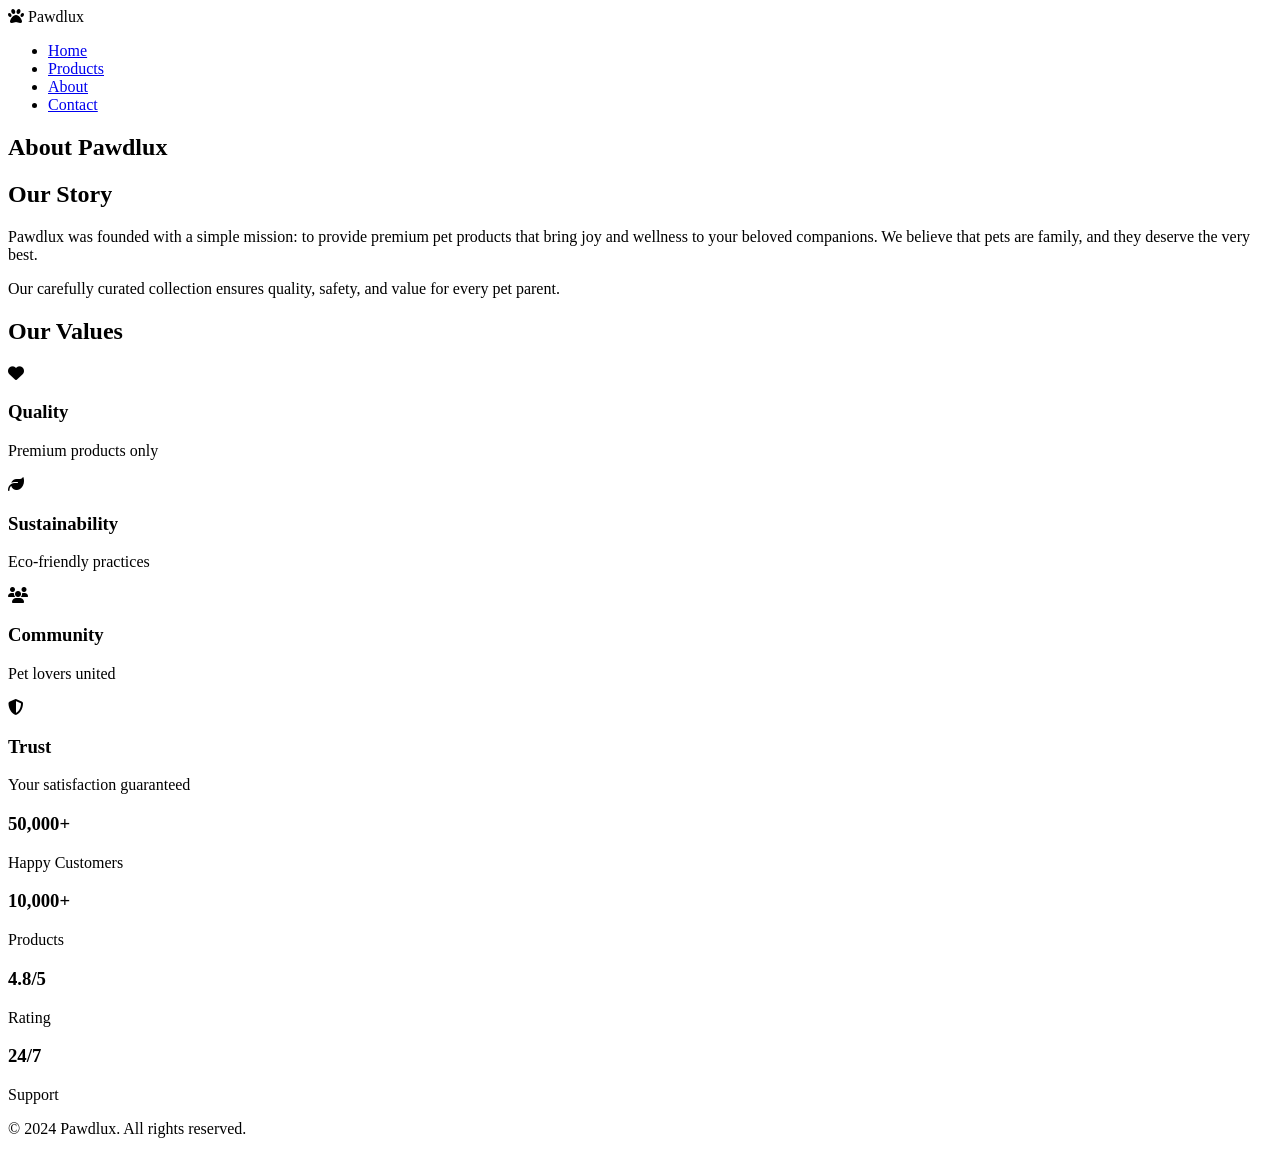
==== about.html @ 2f44c93e "Add About page HTML structure This file contains the HTML structure for the About page, including se" ====
<!DOCTYPE html>
<html lang="en">
<head>
    <meta charset="UTF-8">
    <meta name="viewport" content="width=device-width, initial-scale=1.0">
    <title>About - Pawdlux</title>
    <link rel="stylesheet" href="styles.css">
    <link rel="stylesheet" href="https://cdnjs.cloudflare.com/ajax/libs/font-awesome/6.4.0/css/all.min.css">
</head>
<body>
    <nav class="navbar">
        <div class="container">
            <div class="nav-content">
                <div class="logo">
                    <i class="fas fa-paw"></i> Pawdlux
                </div>
                <ul class="nav-menu">
                    <li><a href="index.html">Home</a></li>
                    <li><a href="products.html">Products</a></li>
                    <li><a href="about.html" class="active">About</a></li>
                    <li><a href="contact.html">Contact</a></li>
                </ul>
            </div>
        </div>
    </nav>

    <section class="page-header">
        <div class="container">
            <h1>About Pawdlux</h1>
        </div>
    </section>

    <div class="container">
        <section class="about-section">
            <h2>Our Story</h2>
            <p>Pawdlux was founded with a simple mission: to provide premium pet products that bring joy and wellness to your beloved companions. We believe that pets are family, and they deserve the very best.</p>
            <p>Our carefully curated collection ensures quality, safety, and value for every pet parent.</p>
        </section>

        <section class="values-section">
            <h2>Our Values</h2>
            <div class="values-grid">
                <div class="value-card">
                    <i class="fas fa-heart"></i>
                    <h3>Quality</h3>
                    <p>Premium products only</p>
                </div>
                <div class="value-card">
                    <i class="fas fa-leaf"></i>
                    <h3>Sustainability</h3>
                    <p>Eco-friendly practices</p>
                </div>
                <div class="value-card">
                    <i class="fas fa-users"></i>
                    <h3>Community</h3>
                    <p>Pet lovers united</p>
                </div>
                <div class="value-card">
                    <i class="fas fa-shield-alt"></i>
                    <h3>Trust</h3>
                    <p>Your satisfaction guaranteed</p>
                </div>
            </div>
        </section>

        <section class="stats-section">
            <div class="stat-card">
                <h3>50,000+</h3>
                <p>Happy Customers</p>
            </div>
            <div class="stat-card">
                <h3>10,000+</h3>
                <p>Products</p>
            </div>
            <div class="stat-card">
                <h3>4.8/5</h3>
                <p>Rating</p>
            </div>
            <div class="stat-card">
                <h3>24/7</h3>
                <p>Support</p>
            </div>
        </section>
    </div>

    <footer class="footer">
        <div class="container">
            <p>&copy; 2024 Pawdlux. All rights reserved.</p>
        </div>
    </footer>

    <script src="script.js"></script>
</body>
</html>
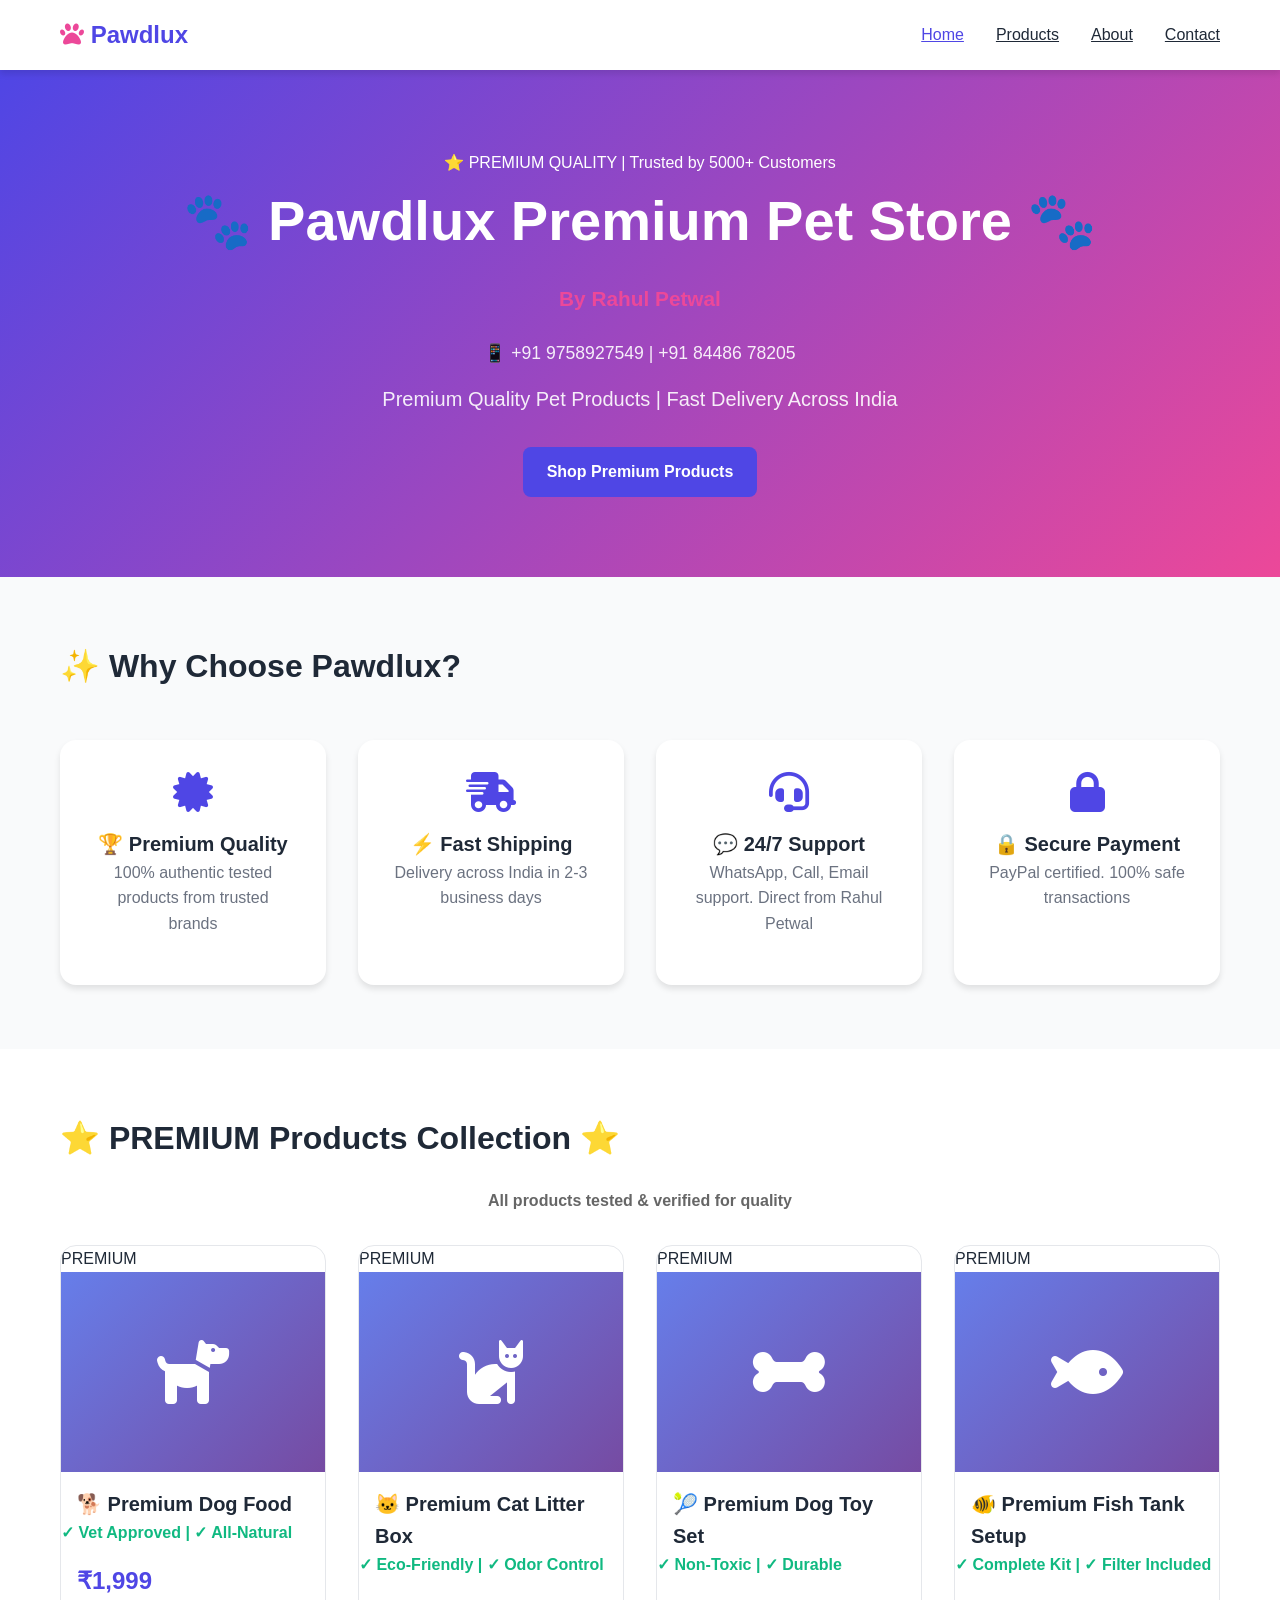
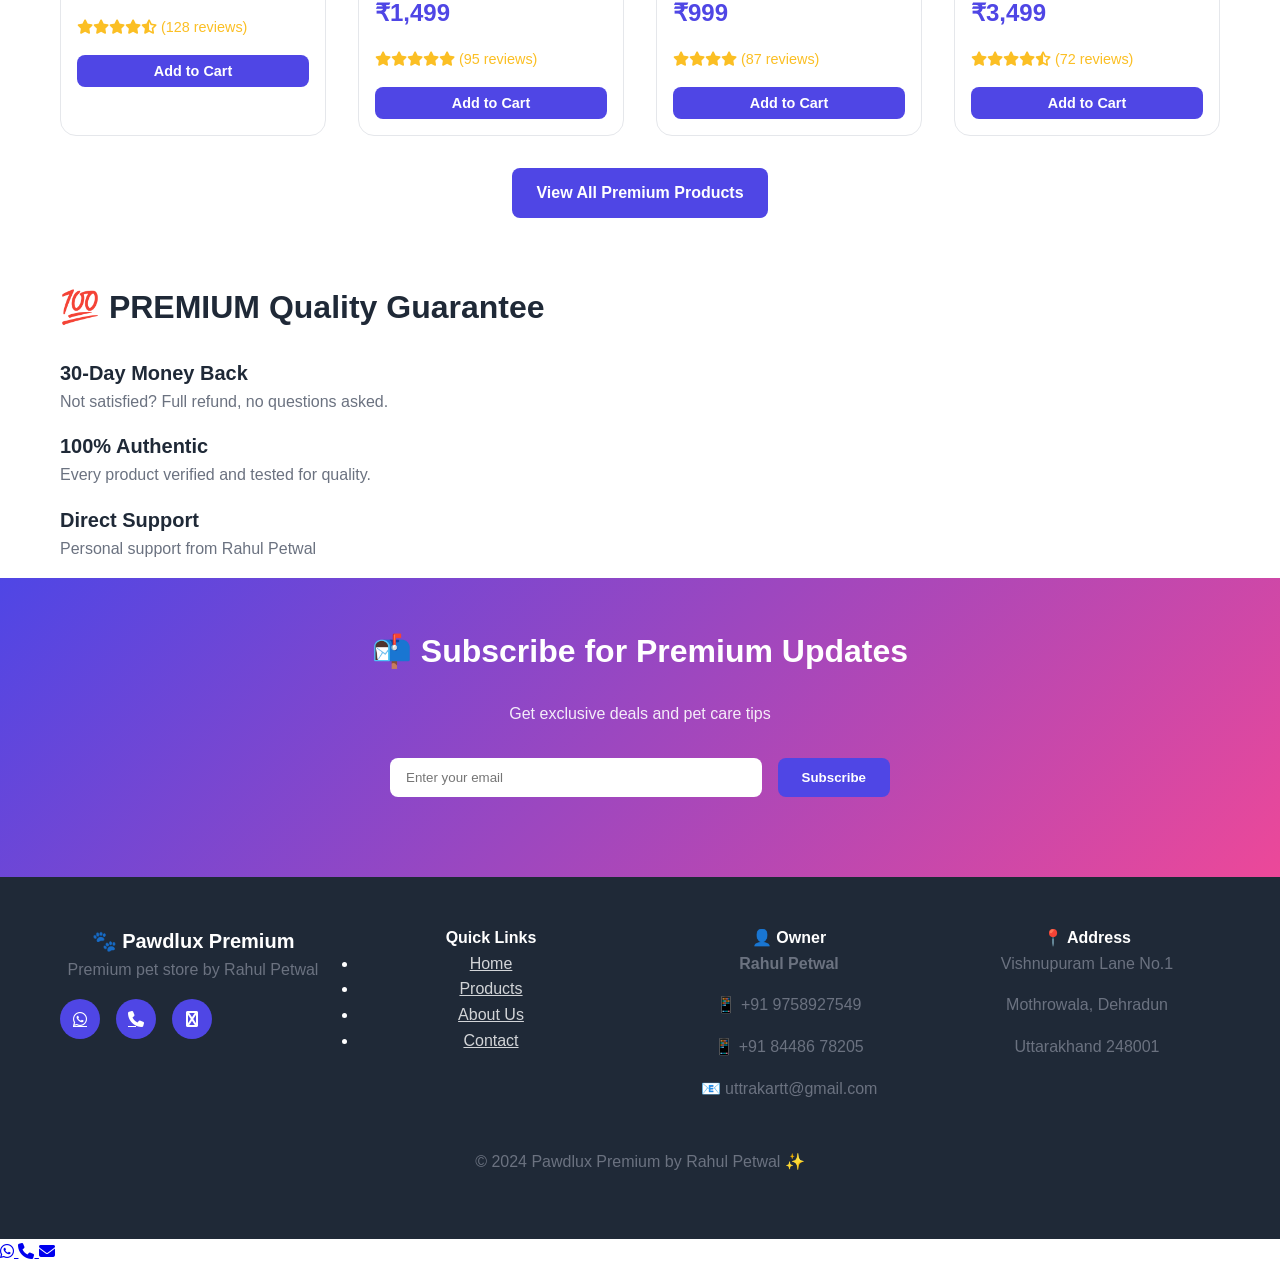
==== commit cd66c0a6: "Update About page with new title and content" ====
--- a/about.html
+++ b/about.html
@@ -3,91 +3,225 @@
 <head>
     <meta charset="UTF-8">
     <meta name="viewport" content="width=device-width, initial-scale=1.0">
-    <title>About - Pawdlux</title>
+    <title>Pawdlux - Premium Pet Store | Rahul Petwal | India's Best</title>
+    <meta name="description" content="Pawdlux Premium Pet Store by Rahul Petwal. Premium pet products, fast delivery across India. WhatsApp: +91 9758927549">
     <link rel="stylesheet" href="styles.css">
     <link rel="stylesheet" href="https://cdnjs.cloudflare.com/ajax/libs/font-awesome/6.4.0/css/all.min.css">
 </head>
 <body>
+    <!-- Navigation -->
     <nav class="navbar">
         <div class="container">
             <div class="nav-content">
                 <div class="logo">
-                    <i class="fas fa-paw"></i> Pawdlux
-                </div>
-                <ul class="nav-menu">
-                    <li><a href="index.html">Home</a></li>
+                    <i class="fas fa-paw"></i> <strong>Pawdlux</strong>
+                </div>
+                <button class="nav-toggle" id="navToggle">
+                    <i class="fas fa-bars"></i>
+                </button>
+                <ul class="nav-menu" id="navMenu">
+                    <li><a href="index.html" class="active">Home</a></li>
                     <li><a href="products.html">Products</a></li>
-                    <li><a href="about.html" class="active">About</a></li>
+                    <li><a href="about.html">About</a></li>
                     <li><a href="contact.html">Contact</a></li>
                 </ul>
             </div>
         </div>
     </nav>
 
-    <section class="page-header">
-        <div class="container">
-            <h1>About Pawdlux</h1>
-        </div>
-    </section>
-
-    <div class="container">
-        <section class="about-section">
-            <h2>Our Story</h2>
-            <p>Pawdlux was founded with a simple mission: to provide premium pet products that bring joy and wellness to your beloved companions. We believe that pets are family, and they deserve the very best.</p>
-            <p>Our carefully curated collection ensures quality, safety, and value for every pet parent.</p>
-        </section>
-
-        <section class="values-section">
-            <h2>Our Values</h2>
-            <div class="values-grid">
-                <div class="value-card">
-                    <i class="fas fa-heart"></i>
-                    <h3>Quality</h3>
-                    <p>Premium products only</p>
-                </div>
-                <div class="value-card">
-                    <i class="fas fa-leaf"></i>
-                    <h3>Sustainability</h3>
-                    <p>Eco-friendly practices</p>
-                </div>
-                <div class="value-card">
-                    <i class="fas fa-users"></i>
-                    <h3>Community</h3>
-                    <p>Pet lovers united</p>
-                </div>
-                <div class="value-card">
-                    <i class="fas fa-shield-alt"></i>
-                    <h3>Trust</h3>
-                    <p>Your satisfaction guaranteed</p>
-                </div>
-            </div>
-        </section>
-
-        <section class="stats-section">
-            <div class="stat-card">
-                <h3>50,000+</h3>
-                <p>Happy Customers</p>
-            </div>
-            <div class="stat-card">
-                <h3>10,000+</h3>
-                <p>Products</p>
-            </div>
-            <div class="stat-card">
-                <h3>4.8/5</h3>
-                <p>Rating</p>
-            </div>
-            <div class="stat-card">
-                <h3>24/7</h3>
-                <p>Support</p>
-            </div>
-        </section>
-    </div>
-
+    <!-- Hero Section -->
+    <section class="hero">
+        <div class="hero-content">
+            <div class="trust-badge">⭐ PREMIUM QUALITY | Trusted by 5000+ Customers</div>
+            <h1>🐾 Pawdlux Premium Pet Store 🐾</h1>
+            <h2 style="color: #EC4899; font-size: 1.3rem;">By Rahul Petwal</h2>
+            <p style="font-size: 1.1rem; margin: 1rem 0;">📱 +91 9758927549 | +91 84486 78205</p>
+            <p>Premium Quality Pet Products | Fast Delivery Across India</p>
+            <a href="products.html" class="btn btn-primary">Shop Premium Products</a>
+        </div>
+    </section>
+
+    <!-- Features Section -->
+    <section class="features">
+        <div class="container">
+            <h2>✨ Why Choose Pawdlux?</h2>
+            <div class="features-grid">
+                <div class="feature-card">
+                    <i class="fas fa-certificate"></i>
+                    <h3>🏆 Premium Quality</h3>
+                    <p>100% authentic tested products from trusted brands</p>
+                </div>
+                <div class="feature-card">
+                    <i class="fas fa-shipping-fast"></i>
+                    <h3>⚡ Fast Shipping</h3>
+                    <p>Delivery across India in 2-3 business days</p>
+                </div>
+                <div class="feature-card">
+                    <i class="fas fa-headset"></i>
+                    <h3>💬 24/7 Support</h3>
+                    <p>WhatsApp, Call, Email support. Direct from Rahul Petwal</p>
+                </div>
+                <div class="feature-card">
+                    <i class="fas fa-lock"></i>
+                    <h3>🔒 Secure Payment</h3>
+                    <p>PayPal certified. 100% safe transactions</p>
+                </div>
+            </div>
+        </div>
+    </section>
+
+    <!-- Featured Products -->
+    <section class="featured-products">
+        <div class="container">
+            <h2>⭐ PREMIUM Products Collection ⭐</h2>
+            <p style="text-align: center; color: #666; margin-bottom: 2rem; font-weight: 600;">All products tested & verified for quality</p>
+            
+            <div class="products-grid">
+                <div class="product-card">
+                    <div class="premium-badge">PREMIUM</div>
+                    <div class="product-image"><i class="fas fa-dog"></i></div>
+                    <h3>🐕 Premium Dog Food</h3>
+                    <p style="color: #10B981; font-weight: 600;">✓ Vet Approved | ✓ All-Natural</p>
+                    <p class="price">₹1,999</p>
+                    <div class="rating">
+                        <i class="fas fa-star"></i><i class="fas fa-star"></i><i class="fas fa-star"></i><i class="fas fa-star"></i><i class="fas fa-star-half-alt"></i>
+                        <span>(128 reviews)</span>
+                    </div>
+                    <button class="btn btn-small" onclick="addToCart('Premium Dog Food', 1999)">Add to Cart</button>
+                </div>
+
+                <div class="product-card">
+                    <div class="premium-badge">PREMIUM</div>
+                    <div class="product-image"><i class="fas fa-cat"></i></div>
+                    <h3>🐱 Premium Cat Litter Box</h3>
+                    <p style="color: #10B981; font-weight: 600;">✓ Eco-Friendly | ✓ Odor Control</p>
+                    <p class="price">₹1,499</p>
+                    <div class="rating">
+                        <i class="fas fa-star"></i><i class="fas fa-star"></i><i class="fas fa-star"></i><i class="fas fa-star"></i><i class="fas fa-star"></i>
+                        <span>(95 reviews)</span>
+                    </div>
+                    <button class="btn btn-small" onclick="addToCart('Cat Litter Box', 1499)">Add to Cart</button>
+                </div>
+
+                <div class="product-card">
+                    <div class="premium-badge">PREMIUM</div>
+                    <div class="product-image"><i class="fas fa-bone"></i></div>
+                    <h3>🎾 Premium Dog Toy Set</h3>
+                    <p style="color: #10B981; font-weight: 600;">✓ Non-Toxic | ✓ Durable</p>
+                    <p class="price">₹999</p>
+                    <div class="rating">
+                        <i class="fas fa-star"></i><i class="fas fa-star"></i><i class="fas fa-star"></i><i class="fas fa-star"></i>
+                        <span>(87 reviews)</span>
+                    </div>
+                    <button class="btn btn-small" onclick="addToCart('Dog Toy Set', 999)">Add to Cart</button>
+                </div>
+
+                <div class="product-card">
+                    <div class="premium-badge">PREMIUM</div>
+                    <div class="product-image"><i class="fas fa-fish"></i></div>
+                    <h3>🐠 Premium Fish Tank Setup</h3>
+                    <p style="color: #10B981; font-weight: 600;">✓ Complete Kit | ✓ Filter Included</p>
+                    <p class="price">₹3,499</p>
+                    <div class="rating">
+                        <i class="fas fa-star"></i><i class="fas fa-star"></i><i class="fas fa-star"></i><i class="fas fa-star"></i><i class="fas fa-star-half-alt"></i>
+                        <span>(72 reviews)</span>
+                    </div>
+                    <button class="btn btn-small" onclick="addToCart('Fish Tank Setup', 3499)">Add to Cart</button>
+                </div>
+            </div>
+            <div class="view-all">
+                <a href="products.html" class="btn btn-primary">View All Premium Products</a>
+            </div>
+        </div>
+    </section>
+
+    <!-- Quality Guarantee -->
+    <section class="quality-guarantee">
+        <div class="container">
+            <h2>💯 PREMIUM Quality Guarantee</h2>
+            <div class="guarantee-grid">
+                <div class="guarantee-card">
+                    <h3>30-Day Money Back</h3>
+                    <p>Not satisfied? Full refund, no questions asked.</p>
+                </div>
+                <div class="guarantee-card">
+                    <h3>100% Authentic</h3>
+                    <p>Every product verified and tested for quality.</p>
+                </div>
+                <div class="guarantee-card">
+                    <h3>Direct Support</h3>
+                    <p>Personal support from Rahul Petwal</p>
+                </div>
+            </div>
+        </div>
+    </section>
+
+    <!-- Newsletter -->
+    <section class="newsletter">
+        <div class="container">
+            <h2>📬 Subscribe for Premium Updates</h2>
+            <p>Get exclusive deals and pet care tips</p>
+            <form class="newsletter-form">
+                <input type="email" placeholder="Enter your email" required>
+                <button type="submit" class="btn btn-primary">Subscribe</button>
+            </form>
+        </div>
+    </section>
+
+    <!-- Footer -->
     <footer class="footer">
         <div class="container">
-            <p>&copy; 2024 Pawdlux. All rights reserved.</p>
+            <div class="footer-content">
+                <div class="footer-section">
+                    <h3>🐾 Pawdlux Premium</h3>
+                    <p>Premium pet store by Rahul Petwal</p>
+                    <div class="social-links">
+                        <a href="https://wa.me/919758927549" title="WhatsApp"><i class="fab fa-whatsapp"></i></a>
+                        <a href="tel:+919758927549" title="Call"><i class="fas fa-phone"></i></a>
+                        <a href="mailto:uttrakartt@gmail.com" title="Email"><i class="fab fa-envelope"></i></a>
+                    </div>
+                </div>
+                <div class="footer-section">
+                    <h4>Quick Links</h4>
+                    <ul>
+                        <li><a href="index.html">Home</a></li>
+                        <li><a href="products.html">Products</a></li>
+                        <li><a href="about.html">About Us</a></li>
+                        <li><a href="contact.html">Contact</a></li>
+                    </ul>
+                </div>
+                <div class="footer-section">
+                    <h4>👤 Owner</h4>
+                    <p><strong>Rahul Petwal</strong></p>
+                    <p>📱 +91 9758927549</p>
+                    <p>📱 +91 84486 78205</p>
+                    <p>📧 uttrakartt@gmail.com</p>
+                </div>
+                <div class="footer-section">
+                    <h4>📍 Address</h4>
+                    <p>Vishnupuram Lane No.1</p>
+                    <p>Mothrowala, Dehradun</p>
+                    <p>Uttarakhand 248001</p>
+                </div>
+            </div>
+            <div class="footer-bottom">
+                <p>&copy; 2024 Pawdlux Premium by Rahul Petwal ✨</p>
+            </div>
         </div>
     </footer>
+
+    <!-- FLOATING BUTTONS -->
+    <a href="https://wa.me/919758927549?text=Hello%20Pawdlux!%20I%20want%20to%20know%20more%20about%20your%20premium%20products" class="contact-btn whatsapp-btn" target="_blank" title="Chat on WhatsApp">
+        <i class="fab fa-whatsapp"></i>
+    </a>
+
+    <a href="tel:+919758927549" class="contact-btn phone-btn" title="Call Rahul">
+        <i class="fas fa-phone"></i>
+    </a>
+
+    <a href="mailto:uttrakartt@gmail.com?subject=Pawdlux%20Inquiry" class="contact-btn email-btn" title="Email Us">
+        <i class="fas fa-envelope"></i>
+    </a>
 
     <script src="script.js"></script>
 </body>
--- a/styles.css
+++ b/styles.css
@@ -0,0 +1,448 @@
+/* Pawdlux - Premium Pet Store CSS */
+
+* {
+    margin: 0;
+    padding: 0;
+    box-sizing: border-box;
+}
+
+:root {
+    --primary: #4F46E5;
+    --secondary: #EC4899;
+    --dark: #1F2937;
+    --light: #F9FAFB;
+    --gray: #6B7280;
+    --border: #E5E7EB;
+    --shadow: 0 4px 6px rgba(0, 0, 0, 0.1);
+    --shadow-lg: 0 10px 25px rgba(0, 0, 0, 0.15);
+}
+
+body {
+    font-family: 'Segoe UI', Tahoma, Geneva, Verdana, sans-serif;
+    color: var(--dark);
+    line-height: 1.6;
+}
+
+.container {
+    max-width: 1200px;
+    margin: 0 auto;
+    padding: 0 20px;
+}
+
+/* Typography */
+h1, h2, h3 { color: var(--dark); }
+h1 { font-size: 2.5rem; }
+h2 { font-size: 2rem; margin-bottom: 1.5rem; }
+h3 { font-size: 1.25rem; }
+p { color: var(--gray); margin-bottom: 1rem; }
+
+/* Buttons */
+.btn {
+    display: inline-block;
+    padding: 0.75rem 1.5rem;
+    background: var(--primary);
+    color: white;
+    border: none;
+    border-radius: 0.5rem;
+    cursor: pointer;
+    font-weight: 600;
+    transition: all 0.3s;
+    text-decoration: none;
+}
+
+.btn:hover {
+    background: #4338CA;
+    transform: translateY(-2px);
+    box-shadow: var(--shadow-lg);
+}
+
+.btn-small {
+    padding: 0.5rem 1rem;
+    font-size: 0.9rem;
+}
+
+.btn-primary {
+    background: var(--primary);
+}
+
+/* Navigation */
+.navbar {
+    background: white;
+    box-shadow: var(--shadow);
+    position: sticky;
+    top: 0;
+    z-index: 100;
+}
+
+.nav-content {
+    display: flex;
+    justify-content: space-between;
+    align-items: center;
+    padding: 1rem 0;
+}
+
+.logo {
+    font-size: 1.5rem;
+    font-weight: 700;
+    color: var(--primary);
+}
+
+.logo i { color: var(--secondary); }
+
+.nav-menu {
+    display: flex;
+    list-style: none;
+    gap: 2rem;
+}
+
+.nav-menu a {
+    color: var(--dark);
+    font-weight: 500;
+    position: relative;
+}
+
+.nav-menu a.active {
+    color: var(--primary);
+}
+
+.nav-toggle {
+    display: none;
+    background: none;
+    border: none;
+    font-size: 1.5rem;
+    cursor: pointer;
+    color: var(--primary);
+}
+
+/* Hero Section */
+.hero {
+    background: linear-gradient(135deg, var(--primary) 0%, var(--secondary) 100%);
+    color: white;
+    padding: 5rem 0;
+    text-align: center;
+}
+
+.hero-content h1 {
+    color: white;
+    margin-bottom: 1rem;
+    font-size: 3.5rem;
+}
+
+.hero-content p {
+    color: rgba(255, 255, 255, 0.9);
+    font-size: 1.25rem;
+    margin-bottom: 2rem;
+}
+
+/* Features */
+.features {
+    background: var(--light);
+    padding: 4rem 0;
+}
+
+.features-grid {
+    display: grid;
+    grid-template-columns: repeat(auto-fit, minmax(250px, 1fr));
+    gap: 2rem;
+    margin-top: 3rem;
+}
+
+.feature-card {
+    background: white;
+    padding: 2rem;
+    border-radius: 1rem;
+    text-align: center;
+    box-shadow: var(--shadow);
+    transition: all 0.3s;
+}
+
+.feature-card:hover {
+    transform: translateY(-10px);
+    box-shadow: var(--shadow-lg);
+}
+
+.feature-card i {
+    font-size: 2.5rem;
+    color: var(--primary);
+    margin-bottom: 1rem;
+}
+
+/* Products Grid */
+.featured-products {
+    padding: 4rem 0;
+}
+
+.products-grid {
+    display: grid;
+    grid-template-columns: repeat(auto-fill, minmax(250px, 1fr));
+    gap: 2rem;
+    margin: 2rem 0;
+}
+
+.product-card {
+    background: white;
+    border: 1px solid var(--border);
+    border-radius: 1rem;
+    overflow: hidden;
+    transition: all 0.3s;
+}
+
+.product-card:hover {
+    box-shadow: var(--shadow-lg);
+    transform: translateY(-5px);
+}
+
+.product-image {
+    width: 100%;
+    height: 200px;
+    background: linear-gradient(135deg, #667eea 0%, #764ba2 100%);
+    display: flex;
+    align-items: center;
+    justify-content: center;
+    font-size: 4rem;
+    color: white;
+}
+
+.product-card h3 {
+    padding: 1rem 1rem 0;
+}
+
+.price {
+    color: var(--primary);
+    font-size: 1.5rem;
+    font-weight: 700;
+    padding: 0 1rem;
+}
+
+.rating {
+    padding: 0 1rem;
+    color: #FBBF24;
+    font-size: 0.9rem;
+}
+
+.product-card .btn {
+    width: calc(100% - 2rem);
+    margin: 1rem;
+}
+
+/* Page Header */
+.page-header {
+    background: linear-gradient(135deg, var(--primary) 0%, var(--secondary) 100%);
+    color: white;
+    padding: 3rem 0;
+    text-align: center;
+}
+
+.page-header h1 {
+    color: white;
+}
+
+/* Newsletter */
+.newsletter {
+    background: linear-gradient(135deg, var(--primary) 0%, var(--secondary) 100%);
+    color: white;
+    padding: 3rem 0;
+    text-align: center;
+}
+
+.newsletter h2 { color: white; }
+.newsletter p { color: rgba(255, 255, 255, 0.9); }
+
+.newsletter-form {
+    display: flex;
+    gap: 1rem;
+    max-width: 500px;
+    margin: 2rem auto;
+}
+
+.newsletter-form input {
+    flex: 1;
+    padding: 0.75rem 1rem;
+    border: none;
+    border-radius: 0.5rem;
+}
+
+/* Footer */
+.footer {
+    background: var(--dark);
+    color: white;
+    padding: 3rem 0;
+    text-align: center;
+}
+
+.footer-content {
+    display: grid;
+    grid-template-columns: repeat(auto-fit, minmax(250px, 1fr));
+    gap: 2rem;
+    margin-bottom: 2rem;
+}
+
+.footer-section h3, .footer-section h4 {
+    color: white;
+}
+
+.footer-section a {
+    color: rgba(255, 255, 255, 0.8);
+}
+
+.social-links {
+    display: flex;
+    gap: 1rem;
+    margin-top: 1rem;
+}
+
+.social-links a {
+    display: inline-flex;
+    align-items: center;
+    justify-content: center;
+    width: 40px;
+    height: 40px;
+    background: var(--primary);
+    border-radius: 50%;
+    color: white;
+    transition: background 0.3s;
+}
+
+.social-links a:hover {
+    background: var(--secondary);
+}
+
+/* About Section */
+.about-section {
+    padding: 3rem 0;
+}
+
+.values-grid {
+    display: grid;
+    grid-template-columns: repeat(auto-fit, minmax(250px, 1fr));
+    gap: 2rem;
+    margin: 2rem 0;
+}
+
+.value-card {
+    background: linear-gradient(135deg, var(--primary) 0%, var(--secondary) 100%);
+    color: white;
+    padding: 2rem;
+    border-radius: 1rem;
+    text-align: center;
+}
+
+.value-card i {
+    font-size: 2.5rem;
+    margin-bottom: 1rem;
+}
+
+.value-card h3 { color: white; }
+
+.stats-section {
+    display: grid;
+    grid-template-columns: repeat(4, 1fr);
+    gap: 2rem;
+    margin: 3rem 0;
+    padding: 3rem;
+    background: linear-gradient(135deg, var(--primary) 0%, var(--secondary) 100%);
+    border-radius: 1rem;
+    color: white;
+    text-align: center;
+}
+
+.stat-card h3 {
+    font-size: 2.5rem;
+    color: white;
+}
+
+/* Contact Page */
+.contact-wrapper {
+    display: grid;
+    grid-template-columns: 300px 1fr;
+    gap: 3rem;
+    padding: 2rem 0;
+}
+
+.contact-info {
+    display: flex;
+    flex-direction: column;
+    gap: 2rem;
+}
+
+.info-card {
+    background: white;
+    border: 1px solid var(--border);
+    padding: 2rem;
+    border-radius: 1rem;
+    text-align: center;
+}
+
+.info-card i {
+    font-size: 2rem;
+    color: var(--primary);
+    margin-bottom: 1rem;
+}
+
+.contact-form {
+    background: white;
+    padding: 2rem;
+    border-radius: 1rem;
+    border: 1px solid var(--border);
+}
+
+.form-group {
+    margin-bottom: 1.5rem;
+}
+
+.form-group label {
+    display: block;
+    margin-bottom: 0.5rem;
+    font-weight: 600;
+}
+
+.form-group input,
+.form-group textarea {
+    width: 100%;
+    padding: 0.75rem;
+    border: 1px solid var(--border);
+    border-radius: 0.5rem;
+    font-family: inherit;
+}
+
+.form-group input:focus,
+.form-group textarea:focus {
+    outline: none;
+    border-color: var(--primary);
+    box-shadow: 0 0 0 3px rgba(79, 70, 229, 0.1);
+}
+
+.view-all {
+    text-align: center;
+    margin-top: 2rem;
+}
+
+/* Responsive */
+@media (max-width: 768px) {
+    .nav-menu {
+        display: none;
+        position: absolute;
+        top: 100%;
+        left: 0;
+        right: 0;
+        background: white;
+        flex-direction: column;
+        gap: 1rem;
+        padding: 1rem;
+    }
+
+    .nav-menu.active { display: flex; }
+    .nav-toggle { display: block; }
+
+    .hero-content h1 { font-size: 2rem; }
+    .contact-wrapper { grid-template-columns: 1fr; }
+    .products-grid { grid-template-columns: repeat(auto-fill, minmax(200px, 1fr)); }
+    .stats-section { grid-template-columns: repeat(2, 1fr); }
+}
+
+@media (max-width: 480px) {
+    h1 { font-size: 1.5rem; }
+    h2 { font-size: 1.25rem; }
+    .products-grid { grid-template-columns: 1fr; }
+    .stats-section { grid-template-columns: 1fr; }
+}
